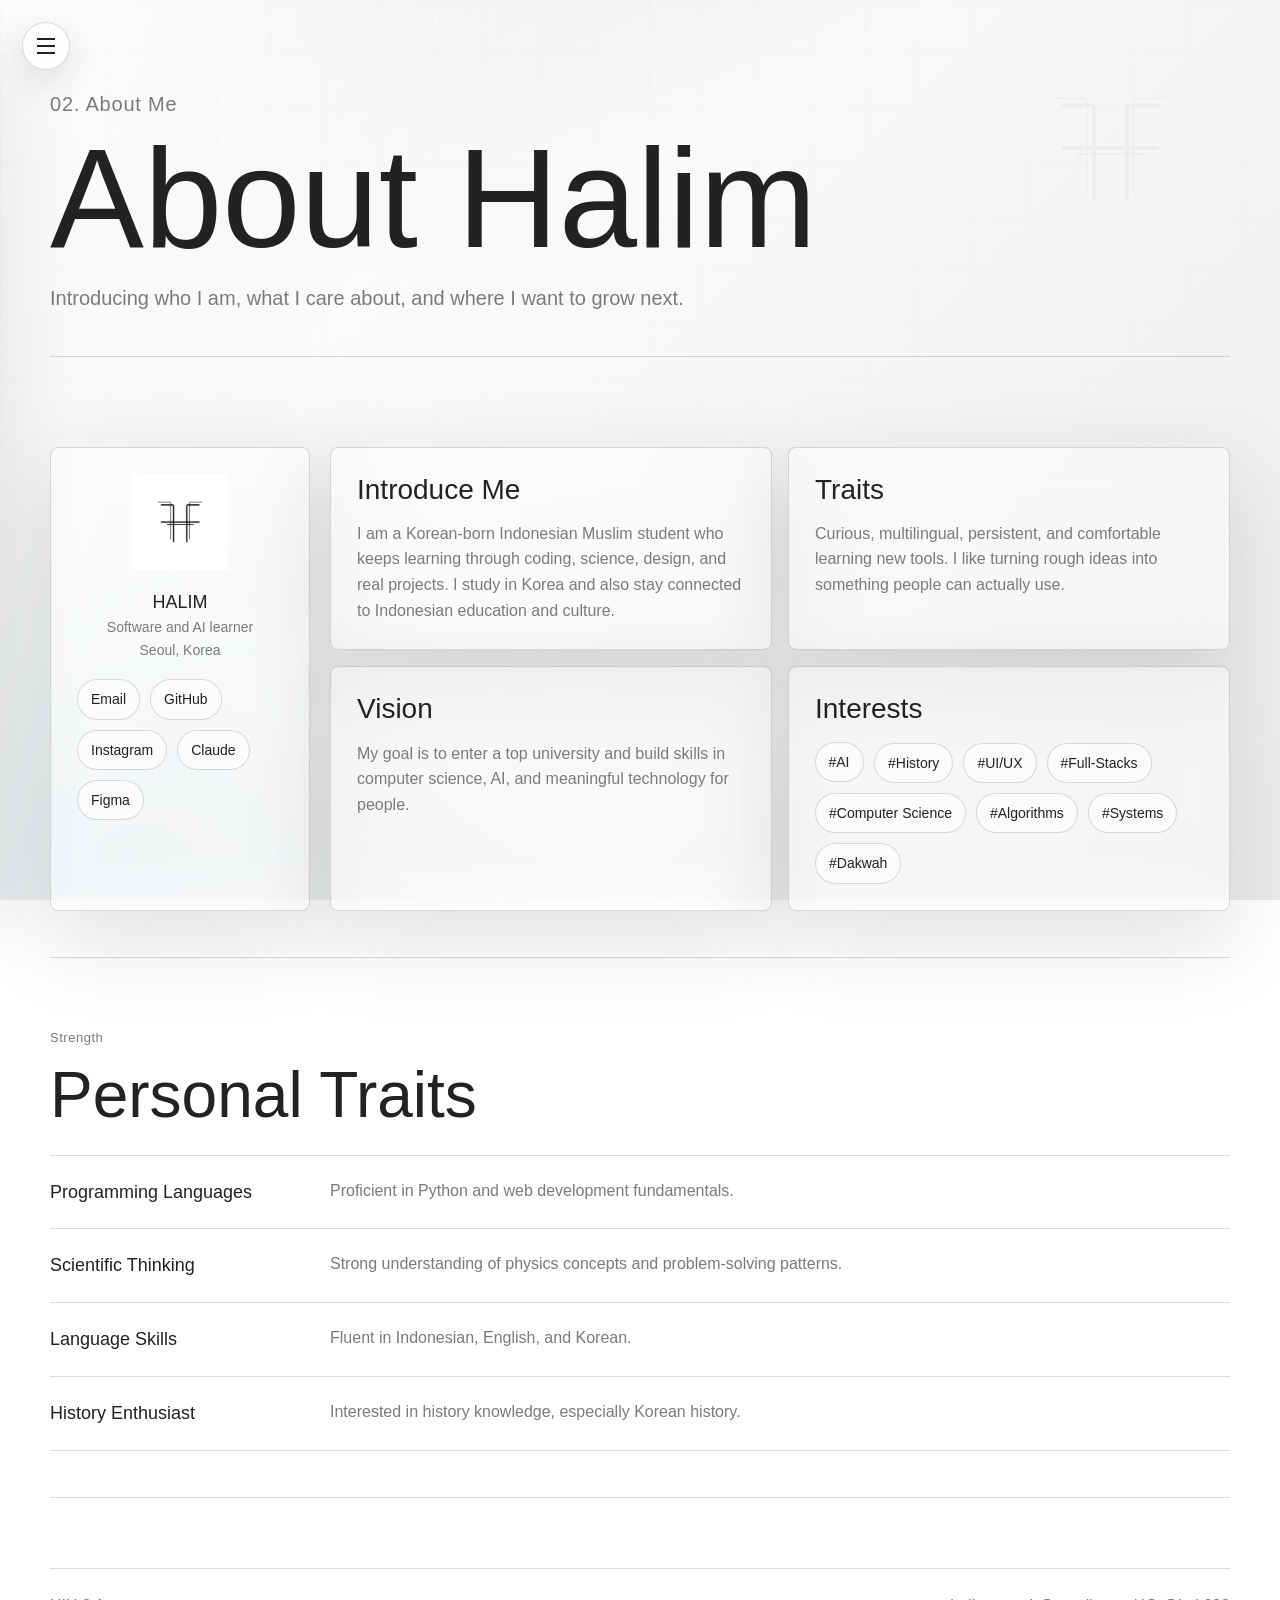
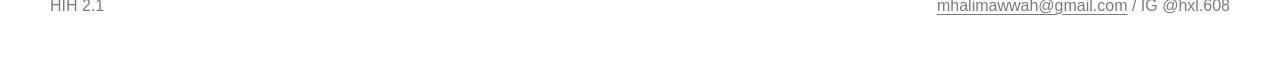
==== hih-about.html @ c1aa2654 "updated my website works (July ~ August)" ====
<!DOCTYPE html>
<html lang="en">
<head>
    <meta charset="UTF-8">
    <meta name="viewport" content="width=device-width, initial-scale=1.0">
    <title>HIH | About Me</title>
    <link rel="stylesheet" href="hih_design.css">
</head>
<body>
    <div class="site-shell">
        <aside class="sidebar">
            <a class="brand" href="hih.html" aria-label="HIH Home">
                <img src="HIH-mark.png" alt="">
                <span>HALIM</span>
            </a>
            <nav class="side-nav" aria-label="Main navigation">
                <a href="hih.html"><span>01.</span> Home</a>
                <a class="active" href="hih-about.html"><span>02.</span> About Me</a>
                <a href="hih-career_exp.html"><span>03.</span> Career Learning</a>
                <a href="hih-exp.html"><span>04.</span> Skills &amp; Activities</a>
                <a href="hih-projects.html"><span>05.</span> Projects</a>
                <a href="hih-growth jour.html"><span>06.</span> Growth Journey</a>
                <a href="hih-site_maker.html"><span>07.</span> Bio Site</a>
            </nav>
            <p class="sidebar-note">Career digital portfolio<br>Seoul, Korea</p>
        </aside>

        <div class="page">
            <header class="page-header">
                <p class="eyebrow">02. About Me</p>
                <h1>About Halim</h1>
                <p>Introducing who I am, what I care about, and where I want to grow next.</p>
            </header>

            <main>
                <section class="section profile-layout">
                    <aside class="profile-card">
                        <img src="HIH-mark.png" alt="HIH logo">
                        <h3>HALIM</h3>
                        <p>Software and AI learner<br>Seoul, Korea</p>
                        <div class="tag-list">
                            <span>Email</span>
                            <span>GitHub</span>
                            <span>Instagram</span>
                            <span>Claude</span>
                            <span>Figma</span>
                        </div>
                    </aside>

                    <div class="info-grid">
                        <article class="info-card">
                            <h2>Introduce Me</h2>
                            <p>I am a Korean-born Indonesian Muslim student who keeps learning through coding, science, design, and real projects. I study in Korea and also stay connected to Indonesian education and culture.</p>
                        </article>
                        <article class="info-card">
                            <h2>Traits</h2>
                            <p>Curious, multilingual, persistent, and comfortable learning new tools. I like turning rough ideas into something people can actually use.</p>
                        </article>
                        <article class="info-card">
                            <h2>Vision</h2>
                            <p>My goal is to enter a top university and build skills in computer science, AI, and meaningful technology for people.</p>
                        </article>
                        <article class="info-card">
                            <h2>Interests</h2>
                            <div class="tag-list">
                                <span>#AI</span>
                                <span>#History</span>
                                <span>#UI/UX</span>
                                <span>#Full-Stacks</span>
                                <span>#Computer Science</span>
                                <span>#Algorithms</span>
                                <span>#Systems</span>
                                <span>#Dakwah</span>
                            </div>
                        </article>
                    </div>
                </section>

                <section class="section">
                    <div class="section-heading">
                        <div>
                            <p class="eyebrow">Strength</p>
                            <h2>Personal Traits</h2>
                        </div>
                    </div>
                    <div class="list-panel">
                        <div>
                            <h3>Programming Languages</h3>
                            <p>Proficient in Python and web development fundamentals.</p>
                        </div>
                        <div>
                            <h3>Scientific Thinking</h3>
                            <p>Strong understanding of physics concepts and problem-solving patterns.</p>
                        </div>
                        <div>
                            <h3>Language Skills</h3>
                            <p>Fluent in Indonesian, English, and Korean.</p>
                        </div>
                        <div>
                            <h3>History Enthusiast</h3>
                            <p>Interested in history knowledge, especially Korean history.</p>
                        </div>
                    </div>
                </section>
            </main>

            <footer>
                <p>HIH 2.1</p>
                <p><a href="mailto:mhalimawwah@gmail.com">mhalimawwah@gmail.com</a> / IG @hxl.608</p>
            </footer>
        </div>
    </div>
    <script src="hih_howitworks.js"></script>
</body>
</html>
---- hih_design.css ----
:root {
    --primary: #222222;
    --secondary: #7b7b7b;
    --tertiary: #f8f8f8;
    --white: #ffffff;
    --line: rgba(34, 34, 34, 0.16);
    --soft-line: #eeeeee;
    --radius: 8px;
    --glass: rgba(255, 255, 255, 0.42);
    --glass-strong: rgba(255, 255, 255, 0.68);
    --glass-edge: rgba(255, 255, 255, 0.86);
    --glass-shadow: 0 28px 90px rgba(34, 34, 34, 0.14);
}

* {
    box-sizing: border-box;
    margin: 0;
    padding: 0;
}

html {
    scroll-behavior: smooth;
}

body {
    background:
        linear-gradient(118deg, rgba(255, 255, 255, 0.96), rgba(255, 255, 255, 0) 34%),
        linear-gradient(64deg, rgba(216, 226, 230, 0.52), rgba(255, 255, 255, 0) 38%),
        linear-gradient(152deg, rgba(34, 34, 34, 0.08), rgba(255, 255, 255, 0) 32%),
        linear-gradient(135deg, #ffffff 0%, #f8f8f8 45%, #ececec 100%);
    background-attachment: fixed;
    color: var(--primary);
    font-family: Inter, -apple-system, BlinkMacSystemFont, "Segoe UI", Roboto, Arial, sans-serif;
    line-height: 1.6;
}

body::before {
    content: "";
    position: fixed;
    inset: 0;
    pointer-events: none;
    background-image:
        linear-gradient(rgba(34, 34, 34, 0.035) 1px, transparent 1px),
        linear-gradient(90deg, rgba(34, 34, 34, 0.035) 1px, transparent 1px);
    background-size: 54px 54px;
    mask-image: linear-gradient(to bottom, rgba(0, 0, 0, 0.55), transparent 72%);
}

img {
    display: block;
    max-width: 100%;
}

a {
    color: inherit;
    text-decoration: none;
}

.site-shell {
    min-height: 100vh;
}

.sidebar {
    position: fixed;
    top: 18px;
    left: 18px;
    width: min(300px, calc(100vw - 36px));
    height: 100vh;
    max-height: calc(100vh - 36px);
    border: 1px solid var(--line);
    border-radius: 18px;
    padding: 34px 22px;
    display: flex;
    flex-direction: column;
    gap: 34px;
    background: var(--glass-strong);
    backdrop-filter: blur(22px) saturate(150%);
    -webkit-backdrop-filter: blur(22px) saturate(150%);
    box-shadow: var(--glass-shadow);
    transform: translateX(calc(-100% - 24px));
    transition: transform 260ms ease;
    z-index: 30;
}

.nav-open .sidebar {
    transform: translateX(0);
}

.menu-toggle {
    position: fixed;
    top: 22px;
    left: 22px;
    width: 48px;
    height: 48px;
    border: 1px solid var(--line);
    border-radius: 999px;
    background: rgba(255, 255, 255, 0.72);
    color: var(--primary);
    display: grid;
    place-items: center;
    cursor: pointer;
    z-index: 40;
    box-shadow: 0 12px 34px rgba(34, 34, 34, 0.12);
    backdrop-filter: blur(18px) saturate(150%);
    -webkit-backdrop-filter: blur(18px) saturate(150%);
}

.menu-toggle svg {
    width: 24px;
    height: 24px;
    transition: transform 220ms ease;
}

.nav-open .menu-toggle svg {
    transform: rotate(90deg);
}

.menu-scrim {
    position: fixed;
    inset: 0;
    background: rgba(34, 34, 34, 0.12);
    opacity: 0;
    pointer-events: none;
    transition: opacity 220ms ease;
    z-index: 20;
    backdrop-filter: blur(2px);
    -webkit-backdrop-filter: blur(2px);
}

.nav-open .menu-scrim {
    opacity: 1;
    pointer-events: auto;
}

.brand {
    display: grid;
    justify-items: center;
    gap: 8px;
    font-size: 13px;
    letter-spacing: 0.12em;
}

.brand img {
    width: 58px;
    height: 58px;
    object-fit: contain;
}

.side-nav {
    display: grid;
    gap: 8px;
}

.side-nav a {
    border: 1px solid transparent;
    border-radius: var(--radius);
    color: var(--secondary);
    font-size: 14px;
    padding: 10px 12px;
}

.side-nav a:hover,
.side-nav a.active {
    border-color: var(--primary);
    color: var(--primary);
    background: rgba(255, 255, 255, 0.62);
}

.side-nav span {
    color: var(--primary);
    font-size: 12px;
    margin-right: 6px;
}

.sidebar-note {
    margin-top: auto;
    color: var(--secondary);
    font-size: 12px;
}

.page {
    min-width: 0;
}

.hero,
.page-header,
main,
footer {
    width: min(1180px, calc(100% - 64px));
    margin: 0 auto;
}

.top-nav {
    min-height: 92px;
    display: flex;
    align-items: center;
    justify-content: flex-end;
    gap: 30px;
    color: var(--secondary);
    font-size: 14px;
}

.top-nav a {
    border: 1px solid transparent;
    border-radius: 999px;
    padding: 8px 12px;
    transition: background 180ms ease, border-color 180ms ease, color 180ms ease;
}

.top-nav a:hover {
    background: rgba(255, 255, 255, 0.52);
    border-color: rgba(255, 255, 255, 0.76);
    color: var(--primary);
}

.hero {
    min-height: 680px;
    border-bottom: 0;
    position: relative;
    padding-bottom: 34px;
    isolation: isolate;
}

.hero::before {
    content: "";
    position: absolute;
    inset: 84px 0 34px;
    border: 1px solid rgba(255, 255, 255, 0.76);
    border-radius: 28px;
    background:
        linear-gradient(130deg, rgba(255, 255, 255, 0.78), rgba(255, 255, 255, 0.18) 42%, rgba(255, 255, 255, 0.46)),
        linear-gradient(42deg, rgba(255, 255, 255, 0.24), rgba(123, 123, 123, 0.09));
    box-shadow:
        inset 0 1px 0 rgba(255, 255, 255, 0.96),
        inset 0 -28px 80px rgba(255, 255, 255, 0.34),
        0 34px 110px rgba(34, 34, 34, 0.14);
    backdrop-filter: blur(28px) saturate(165%);
    -webkit-backdrop-filter: blur(28px) saturate(165%);
    z-index: -1;
}

.hero::after {
    content: "";
    position: absolute;
    inset: 112px 28px auto auto;
    width: min(46vw, 560px);
    height: 240px;
    border-radius: 999px 34px 999px 34px;
    background: linear-gradient(115deg, rgba(255, 255, 255, 0.74), rgba(230, 235, 237, 0.22));
    filter: blur(18px);
    opacity: 0.76;
    pointer-events: none;
    z-index: -1;
}

.hero-grid {
    min-height: 540px;
    display: grid;
    grid-template-columns: minmax(0, 1fr) minmax(320px, 430px);
    align-items: center;
    gap: clamp(34px, 6vw, 86px);
    padding: 34px clamp(22px, 4vw, 58px) 56px;
    position: relative;
    z-index: 1;
}

.eyebrow {
    color: var(--secondary);
    font-size: 13px;
    letter-spacing: 0.04em;
    margin-bottom: 14px;
}

h1 {
    font-size: clamp(64px, 11vw, 156px);
    font-weight: 400;
    letter-spacing: 0;
    line-height: 0.92;
}

h2 {
    font-size: clamp(34px, 5vw, 76px);
    font-weight: 400;
    line-height: 1;
    letter-spacing: 0;
}

h3 {
    font-size: 18px;
    font-weight: 500;
}

.hero-text {
    color: var(--secondary);
    font-size: 22px;
    max-width: 560px;
    margin: 26px 0 0;
}

.hero-actions {
    display: flex;
    flex-wrap: wrap;
    gap: 12px;
    margin-top: 34px;
}

.button,
button {
    border: 1px solid rgba(255, 255, 255, 0.86);
    border-radius: 999px;
    background:
        linear-gradient(145deg, rgba(255, 255, 255, 0.76), rgba(255, 255, 255, 0.28));
    color: var(--primary);
    cursor: pointer;
    display: inline-flex;
    align-items: center;
    justify-content: center;
    min-height: 42px;
    padding: 0 18px;
    font: inherit;
    box-shadow:
        inset 0 1px 0 rgba(255, 255, 255, 0.96),
        0 12px 30px rgba(34, 34, 34, 0.10);
    backdrop-filter: blur(18px) saturate(160%);
    -webkit-backdrop-filter: blur(18px) saturate(160%);
    transition: transform 180ms ease, background 180ms ease, color 180ms ease, box-shadow 180ms ease;
}

.button:hover,
button:hover {
    transform: translateY(-2px);
    box-shadow:
        inset 0 1px 0 rgba(255, 255, 255, 1),
        0 18px 38px rgba(34, 34, 34, 0.14);
}

.button.primary,
button {
    border-color: rgba(34, 34, 34, 0.76);
    background:
        linear-gradient(145deg, rgba(34, 34, 34, 0.98), rgba(34, 34, 34, 0.82));
    color: var(--white);
}

.hero-card {
    aspect-ratio: 1 / 1;
    border: 1px solid var(--glass-edge);
    border-radius: 28px;
    background:
        linear-gradient(145deg, rgba(255, 255, 255, 0.82), rgba(255, 255, 255, 0.28) 46%, rgba(255, 255, 255, 0.62)),
        rgba(255, 255, 255, 0.32);
    backdrop-filter: blur(34px) saturate(180%);
    -webkit-backdrop-filter: blur(34px) saturate(180%);
    box-shadow:
        inset 0 1px 0 rgba(255, 255, 255, 1),
        inset 22px 28px 80px rgba(255, 255, 255, 0.50),
        inset -24px -34px 80px rgba(34, 34, 34, 0.06),
        0 34px 100px rgba(34, 34, 34, 0.16);
    display: grid;
    place-items: center;
    padding: 0;
    position: relative;
    overflow: hidden;
}

.hero-card::before {
    content: "";
    width: 70%;
    height: 70%;
    border-radius: 32px;
    background:
        linear-gradient(140deg, rgba(255, 255, 255, 0.80), rgba(255, 255, 255, 0.08)),
        linear-gradient(45deg, rgba(34, 34, 34, 0.04), rgba(255, 255, 255, 0.36));
    filter: blur(2px);
    position: absolute;
    inset: 15% auto auto 15%;
}

.hero-card img {
    width: 100%;
    height: 100%;
    object-fit: cover;
    position: relative;
    z-index: 1;
}

.hero-card p {
    bottom: 28px;
    color: var(--secondary);
    font-size: 12px;
    letter-spacing: 0.12em;
    position: absolute;
    z-index: 2;
}

main {
    display: grid;
    gap: 24px;
    padding: 44px 0 70px;
}

.section {
    border-bottom: 1px solid var(--line);
    padding: 46px 0;
}

.section-heading {
    display: flex;
    align-items: end;
    justify-content: space-between;
    gap: 24px;
    margin-bottom: 28px;
}

.activity-grid,
.card-grid {
    display: grid;
    grid-template-columns: repeat(3, minmax(0, 1fr));
    gap: 16px;
}

.mini-card,
.info-card,
.certificate-card,
.project-row,
.form-panel,
.profile-card {
    border: 1px solid var(--line);
    border-radius: var(--radius);
    background: var(--glass);
    backdrop-filter: blur(22px) saturate(150%);
    -webkit-backdrop-filter: blur(22px) saturate(150%);
    box-shadow: var(--glass-shadow);
}

.mini-card {
    min-height: 172px;
    padding: 24px;
    display: grid;
    align-content: space-between;
}

.card-icon {
    border: 1px solid var(--primary);
    border-radius: 50%;
    display: grid;
    font-size: 12px;
    height: 34px;
    place-items: center;
    width: 34px;
}

.mini-card p,
.info-card p,
.project-row p,
.large-copy,
.timeline span,
footer {
    color: var(--secondary);
}

.mini-card time {
    color: var(--primary);
    font-size: 13px;
}

.split {
    display: grid;
    grid-template-columns: minmax(0, 1.2fr) minmax(280px, 0.8fr);
    gap: 34px;
    align-items: end;
}

.large-copy {
    font-size: 22px;
    margin-top: 20px;
    max-width: 720px;
}

.stats {
    display: grid;
    grid-template-columns: repeat(3, 1fr);
    border: 1px solid var(--line);
    border-radius: var(--radius);
    overflow: hidden;
}

.stats div {
    padding: 22px;
    background: rgba(255, 255, 255, 0.45);
    border-right: 1px solid var(--line);
}

.stats div:last-child {
    border-right: 0;
}

.stats strong {
    display: block;
    font-size: 32px;
    font-weight: 400;
}

.stats span {
    color: var(--secondary);
    font-size: 12px;
}

.list-panel {
    border-top: 1px solid var(--line);
}

.list-panel div {
    display: grid;
    grid-template-columns: 260px minmax(0, 1fr);
    gap: 20px;
    padding: 22px 0;
    border-bottom: 1px solid var(--line);
}

.list-panel p {
    color: var(--secondary);
}

.timeline {
    display: grid;
    grid-template-columns: repeat(5, 1fr);
    gap: 0;
    list-style: none;
}

.timeline li {
    border-top: 1px solid var(--primary);
    padding: 22px 18px 0 0;
    position: relative;
}

.timeline li::before {
    content: "";
    width: 10px;
    height: 10px;
    border: 1px solid var(--primary);
    border-radius: 50%;
    background: var(--white);
    position: absolute;
    top: -6px;
    left: 0;
}

.timeline time {
    display: block;
    font-size: 13px;
    margin-bottom: 8px;
}

.page-header {
    padding: 70px 0 42px;
    border-bottom: 1px solid var(--line);
    position: relative;
}

.page-header::after {
    content: "";
    background: url("HIH-mark.png") center / contain no-repeat;
    opacity: 0.035;
    width: 240px;
    height: 240px;
    position: absolute;
    right: 0;
    top: 28px;
}

.page-header p {
    color: var(--secondary);
    font-size: 20px;
    margin-top: 18px;
    max-width: 720px;
}

.profile-layout {
    display: grid;
    grid-template-columns: 260px minmax(0, 1fr);
    gap: 20px;
}

.profile-card {
    padding: 26px;
    text-align: center;
}

.profile-card img {
    width: 96px;
    height: 96px;
    object-fit: contain;
    margin: 0 auto 18px;
}

.profile-card p {
    color: var(--secondary);
    font-size: 14px;
}

.info-grid {
    display: grid;
    grid-template-columns: repeat(2, minmax(0, 1fr));
    gap: 16px;
}

.info-card {
    padding: 26px;
    min-height: 190px;
}

.info-card h2 {
    font-size: 28px;
    line-height: 1.12;
    margin-bottom: 16px;
}

.tag-list {
    display: flex;
    flex-wrap: wrap;
    gap: 10px;
    margin-top: 18px;
}

.tag-list span {
    border: 1px solid var(--line);
    border-radius: 999px;
    background: rgba(255, 255, 255, 0.54);
    padding: 8px 13px;
    font-size: 14px;
}

.certificate-grid {
    display: grid;
    grid-template-columns: repeat(4, minmax(0, 1fr));
    gap: 16px;
}

.certificate-card {
    min-height: 210px;
    padding: 22px;
    display: grid;
    align-content: space-between;
}

.certificate-card .medal {
    border: 1px solid var(--primary);
    border-radius: 50%;
    display: grid;
    height: 54px;
    place-items: center;
    width: 54px;
}

.project-list {
    border-top: 1px solid var(--line);
    max-width: 980px;
    display: grid;
    gap: 14px;
}

.project-row {
    display: grid;
    grid-template-columns: 96px minmax(0, 1fr) 42px;
    gap: 24px;
    padding: 24px;
    align-items: center;
    background: rgba(255, 255, 255, 0.38);
}

.project-thumb {
    width: 96px;
    aspect-ratio: 4 / 3;
    border: 1px solid var(--line);
    border-radius: var(--radius);
    background: linear-gradient(135deg, var(--tertiary), #e8e8e8);
}

.project-tags {
    display: flex;
    flex-wrap: wrap;
    gap: 8px;
    margin-top: 12px;
}

.project-tags span {
    background: rgba(255, 255, 255, 0.58);
    border: 1px solid var(--line);
    border-radius: 999px;
    font-size: 12px;
    padding: 5px 9px;
}

.arrow {
    align-self: center;
    border: 1px solid var(--primary);
    border-radius: 50%;
    display: grid;
    height: 36px;
    justify-self: end;
    place-items: center;
    width: 36px;
}

.form-panel {
    padding: 28px;
}

details summary {
    cursor: pointer;
    font-size: 22px;
    list-style: none;
}

details summary::-webkit-details-marker {
    display: none;
}

form {
    display: grid;
    gap: 18px;
    margin-top: 28px;
}

fieldset {
    border: 1px solid var(--line);
    border-radius: var(--radius);
    padding: 16px;
}

legend {
    padding: 0 8px;
}

label {
    display: grid;
    gap: 8px;
    color: var(--primary);
}

input,
textarea {
    border: 1px solid var(--line);
    border-radius: var(--radius);
    background: rgba(255, 255, 255, 0.72);
    color: var(--primary);
    font: inherit;
    min-height: 44px;
    padding: 10px 12px;
}

textarea {
    min-height: 130px;
    resize: vertical;
}

.radio-group {
    display: flex;
    flex-wrap: wrap;
    gap: 10px;
}

.radio-group label {
    align-items: center;
    border: 1px solid var(--line);
    border-radius: 999px;
    display: flex;
    gap: 8px;
    padding: 8px 13px;
}

.reveal {
    opacity: 0;
    transform: translateY(28px) scale(0.985);
    transition:
        opacity 700ms ease,
        transform 700ms cubic-bezier(0.2, 0.8, 0.2, 1);
    transition-delay: var(--reveal-delay, 0ms);
}

.reveal.is-visible {
    opacity: 1;
    transform: translateY(0) scale(1);
}

.mini-card:hover,
.info-card:hover,
.certificate-card:hover,
.project-row:hover,
.form-panel:hover,
.profile-card:hover,
.hero-card:hover {
    transform: translateY(-4px);
}

.mini-card,
.info-card,
.certificate-card,
.project-row,
.form-panel,
.profile-card,
.hero-card {
    transition:
        transform 220ms ease,
        box-shadow 220ms ease,
        border-color 220ms ease,
        opacity 700ms ease;
}

@media (prefers-reduced-motion: reduce) {
    html {
        scroll-behavior: auto;
    }

    .reveal,
    .reveal.is-visible,
    .mini-card,
    .info-card,
    .certificate-card,
    .project-row,
    .form-panel,
    .profile-card,
    .hero-card {
        opacity: 1;
        transform: none;
        transition: none;
    }
}

footer {
    border-top: 1px solid var(--line);
    display: flex;
    justify-content: space-between;
    gap: 18px;
    padding: 24px 0 46px;
}

footer a {
    text-decoration: underline;
    text-underline-offset: 3px;
}

@media (max-width: 920px) {
    .sidebar {
        height: auto;
        padding: 26px 20px;
    }

    .brand {
        display: flex;
        justify-content: center;
    }

    .brand img {
        width: 38px;
        height: 38px;
    }

    .side-nav {
        display: grid;
        overflow: visible;
        padding-bottom: 0;
    }

    .side-nav a {
        white-space: nowrap;
    }

    .sidebar-note,
    .top-nav {
        display: none;
    }

    .hero,
    .page-header,
    main,
    footer {
        width: min(100% - 32px, 760px);
    }

    .hero {
        min-height: auto;
        padding: 34px 0;
    }

    .hero-grid,
    .split,
    .profile-layout {
        grid-template-columns: 1fr;
    }

    .hero-card {
        max-width: 420px;
        margin: 0 auto;
    }

    .activity-grid,
    .card-grid,
    .info-grid,
    .certificate-grid {
        grid-template-columns: 1fr;
    }

    .timeline {
        grid-template-columns: 1fr;
        gap: 18px;
    }

    .timeline li {
        border-top: 0;
        border-left: 1px solid var(--primary);
        padding: 0 0 0 22px;
    }

    .timeline li::before {
        left: -6px;
        top: 6px;
    }

    .list-panel div,
    .project-row {
        grid-template-columns: 1fr;
    }

    .project-row .arrow {
        justify-self: start;
    }

    .stats {
        grid-template-columns: 1fr;
    }

    .stats div {
        border-right: 0;
        border-bottom: 1px solid var(--line);
    }

    .stats div:last-child {
        border-bottom: 0;
    }
}

@media (max-width: 540px) {
    h1 {
        font-size: 58px;
    }

    .hero-text,
    .large-copy,
    .page-header p {
        font-size: 18px;
    }

    footer {
        display: grid;
    }
}

.dashboard-tabs {
    border-bottom: 1px solid var(--line);
    display: flex;
    flex-wrap: wrap;
    gap: 10px;
    margin-bottom: 24px;
    padding-bottom: 12px;
}

.dashboard-tabs a,
.dashboard-tabs span {
    border: 1px solid transparent;
    border-radius: 999px;
    color: var(--secondary);
    padding: 8px 13px;
}

.dashboard-tabs .active,
.dashboard-tabs a:hover {
    background: rgba(255, 255, 255, 0.62);
    border-color: var(--line);
    color: var(--primary);
}

.career-layout {
    display: grid;
    grid-template-columns: 220px minmax(0, 1fr);
    gap: 20px;
}

.archive-form {
    border: 1px solid var(--glass-edge);
    border-radius: 22px;
    background:
        linear-gradient(145deg, rgba(255, 255, 255, 0.76), rgba(255, 255, 255, 0.30)),
        var(--glass);
    box-shadow: var(--glass-shadow);
    display: grid;
    grid-template-columns: 1.1fr repeat(3, minmax(150px, 1fr)) auto;
    gap: 14px;
    align-items: end;
    margin-bottom: 22px;
    padding: 20px;
    backdrop-filter: blur(24px) saturate(165%);
    -webkit-backdrop-filter: blur(24px) saturate(165%);
}

.archive-form h2 {
    font-size: 28px;
}

.archive-form button {
    min-width: 140px;
}

.archive-list {
    border: 1px solid var(--line);
    border-radius: var(--radius);
    background: var(--glass);
    box-shadow: var(--glass-shadow);
    overflow: hidden;
}

.archive-list a {
    border-bottom: 1px solid var(--line);
    color: var(--secondary);
    display: block;
    padding: 14px 16px;
}

.archive-list a:last-child {
    border-bottom: 0;
}

.archive-list a:hover,
.archive-list .active {
    background: rgba(255, 255, 255, 0.58);
    color: var(--primary);
}

.worksheet-grid {
    display: grid;
    grid-template-columns: repeat(4, minmax(0, 1fr));
    gap: 16px;
}

.empty-state {
    border: 1px dashed var(--line);
    border-radius: var(--radius);
    color: var(--secondary);
    grid-column: 1 / -1;
    padding: 28px;
    text-align: center;
}

.paper-card {
    border: 1px solid var(--line);
    border-radius: var(--radius);
    background: var(--glass);
    box-shadow: var(--glass-shadow);
    cursor: pointer;
    display: grid;
    min-height: 230px;
    padding: 22px;
}

.paper-card.is-added {
    border-color: rgba(34, 34, 34, 0.28);
}

.paper-card.is-added .paper-icon {
    background: var(--primary);
    color: var(--white);
}

.paper-icon {
    border: 1px solid var(--primary);
    border-radius: 4px;
    display: grid;
    height: 52px;
    place-items: center;
    width: 42px;
}

.paper-card time,
.paper-card small {
    color: var(--secondary);
}

.activity-tabs {
    display: flex;
    flex-wrap: wrap;
    gap: 10px;
    margin-bottom: 24px;
}

.activity-tabs span {
    border: 1px solid var(--line);
    border-radius: 999px;
    background: rgba(255, 255, 255, 0.54);
    padding: 8px 13px;
}

.project-showcase .project-list {
    max-width: none;
}

.project-showcase .project-row {
    grid-template-columns: 140px minmax(0, 1fr) 42px;
}

.project-row,
.journey-list li {
    cursor: pointer;
}

.journey-layout {
    display: grid;
    grid-template-columns: minmax(260px, 0.8fr) minmax(0, 1.2fr);
    gap: 26px;
}

.journey-list {
    border-left: 1px solid var(--primary);
    display: grid;
    gap: 18px;
    list-style: none;
    padding-left: 24px;
}

.journey-list li {
    position: relative;
}

.journey-list li::before {
    background: var(--white);
    border: 1px solid var(--primary);
    border-radius: 50%;
    content: "";
    height: 10px;
    left: -30px;
    position: absolute;
    top: 8px;
    width: 10px;
}

.journey-list .current::before {
    background: var(--primary);
}

.journey-list .current h3 {
    color: var(--primary);
}

.journey-list time {
    color: var(--secondary);
    display: block;
    font-size: 13px;
}

.journey-detail {
    border: 1px solid var(--line);
    border-radius: var(--radius);
    background: var(--glass);
    box-shadow: var(--glass-shadow);
    padding: 26px;
}

.journey-visual {
    aspect-ratio: 16 / 7;
    border: 1px solid var(--line);
    border-radius: var(--radius);
    background:
        linear-gradient(135deg, rgba(255, 255, 255, 0.62), rgba(255, 255, 255, 0.18)),
        linear-gradient(25deg, transparent 38%, rgba(34, 34, 34, 0.18) 39%, transparent 40%),
        linear-gradient(145deg, transparent 52%, rgba(34, 34, 34, 0.14) 53%, transparent 54%);
    margin: 18px 0;
}

.mobile-preview {
    display: grid;
    grid-template-columns: repeat(3, 92px);
    gap: 18px;
    justify-content: center;
}

.phone-frame {
    aspect-ratio: 9 / 16;
    border: 1px solid var(--line);
    border-radius: 18px;
    background: rgba(255, 255, 255, 0.5);
    padding: 10px;
}

.phone-frame div {
    border-radius: 10px;
    height: 100%;
    background: linear-gradient(180deg, rgba(34, 34, 34, 0.12), transparent);
}

.toast {
    position: fixed;
    left: 50%;
    bottom: 28px;
    transform: translate(-50%, 18px);
    z-index: 80;
    opacity: 0;
    border: 1px solid var(--glass-edge);
    border-radius: 999px;
    background: rgba(255, 255, 255, 0.72);
    color: var(--primary);
    box-shadow: var(--glass-shadow);
    padding: 12px 18px;
    backdrop-filter: blur(22px) saturate(160%);
    -webkit-backdrop-filter: blur(22px) saturate(160%);
    transition: opacity 220ms ease, transform 220ms ease;
}

.toast.is-visible {
    opacity: 1;
    transform: translate(-50%, 0);
}

.modal-overlay {
    position: fixed;
    inset: 0;
    z-index: 70;
    display: grid;
    place-items: center;
    padding: 24px;
    background: rgba(34, 34, 34, 0.16);
    opacity: 0;
    pointer-events: none;
    backdrop-filter: blur(5px);
    -webkit-backdrop-filter: blur(5px);
    transition: opacity 220ms ease;
}

.modal-overlay.is-visible {
    opacity: 1;
    pointer-events: auto;
}

.modal-card {
    width: min(560px, 100%);
    border: 1px solid var(--glass-edge);
    border-radius: 24px;
    background:
        linear-gradient(145deg, rgba(255, 255, 255, 0.86), rgba(255, 255, 255, 0.42)),
        var(--glass);
    box-shadow:
        inset 0 1px 0 rgba(255, 255, 255, 0.95),
        0 34px 100px rgba(34, 34, 34, 0.18);
    padding: 28px;
    position: relative;
    transform: translateY(18px) scale(0.98);
    transition: transform 220ms ease;
    backdrop-filter: blur(28px) saturate(170%);
    -webkit-backdrop-filter: blur(28px) saturate(170%);
}

.modal-overlay.is-visible .modal-card {
    transform: translateY(0) scale(1);
}

.modal-card h2 {
    font-size: clamp(30px, 5vw, 54px);
    margin-bottom: 18px;
}

.modal-card p {
    color: var(--secondary);
}

.modal-close {
    position: absolute;
    right: 18px;
    top: 18px;
    width: 38px;
    height: 38px;
    padding: 0;
}

.modal-action,
.modal-card .button {
    margin-top: 22px;
}

.modal-preview {
    border: 1px solid var(--line);
    border-radius: var(--radius);
    background: rgba(255, 255, 255, 0.52);
    margin-top: 18px;
    overflow: hidden;
}

.modal-preview img,
.modal-preview iframe {
    border: 0;
    display: block;
    width: 100%;
}

.modal-preview img {
    max-height: 360px;
    object-fit: contain;
}

.modal-preview iframe {
    height: 360px;
}

.paper-card:focus-visible,
.project-row:focus-visible,
.journey-list li:focus-visible,
.dashboard-tabs span:focus-visible,
.activity-tabs span:focus-visible {
    outline: 2px solid var(--primary);
    outline-offset: 4px;
}

@media (max-width: 920px) {
    .career-layout,
    .journey-layout,
    .project-showcase .project-row {
        grid-template-columns: 1fr;
    }

    .archive-form {
        grid-template-columns: 1fr 1fr;
    }

    .worksheet-grid {
        grid-template-columns: repeat(2, minmax(0, 1fr));
    }
}

@media (max-width: 540px) {
    .archive-form {
        grid-template-columns: 1fr;
    }

    .worksheet-grid {
        grid-template-columns: 1fr;
    }

    .mobile-preview {
        grid-template-columns: repeat(3, minmax(0, 1fr));
    }
}
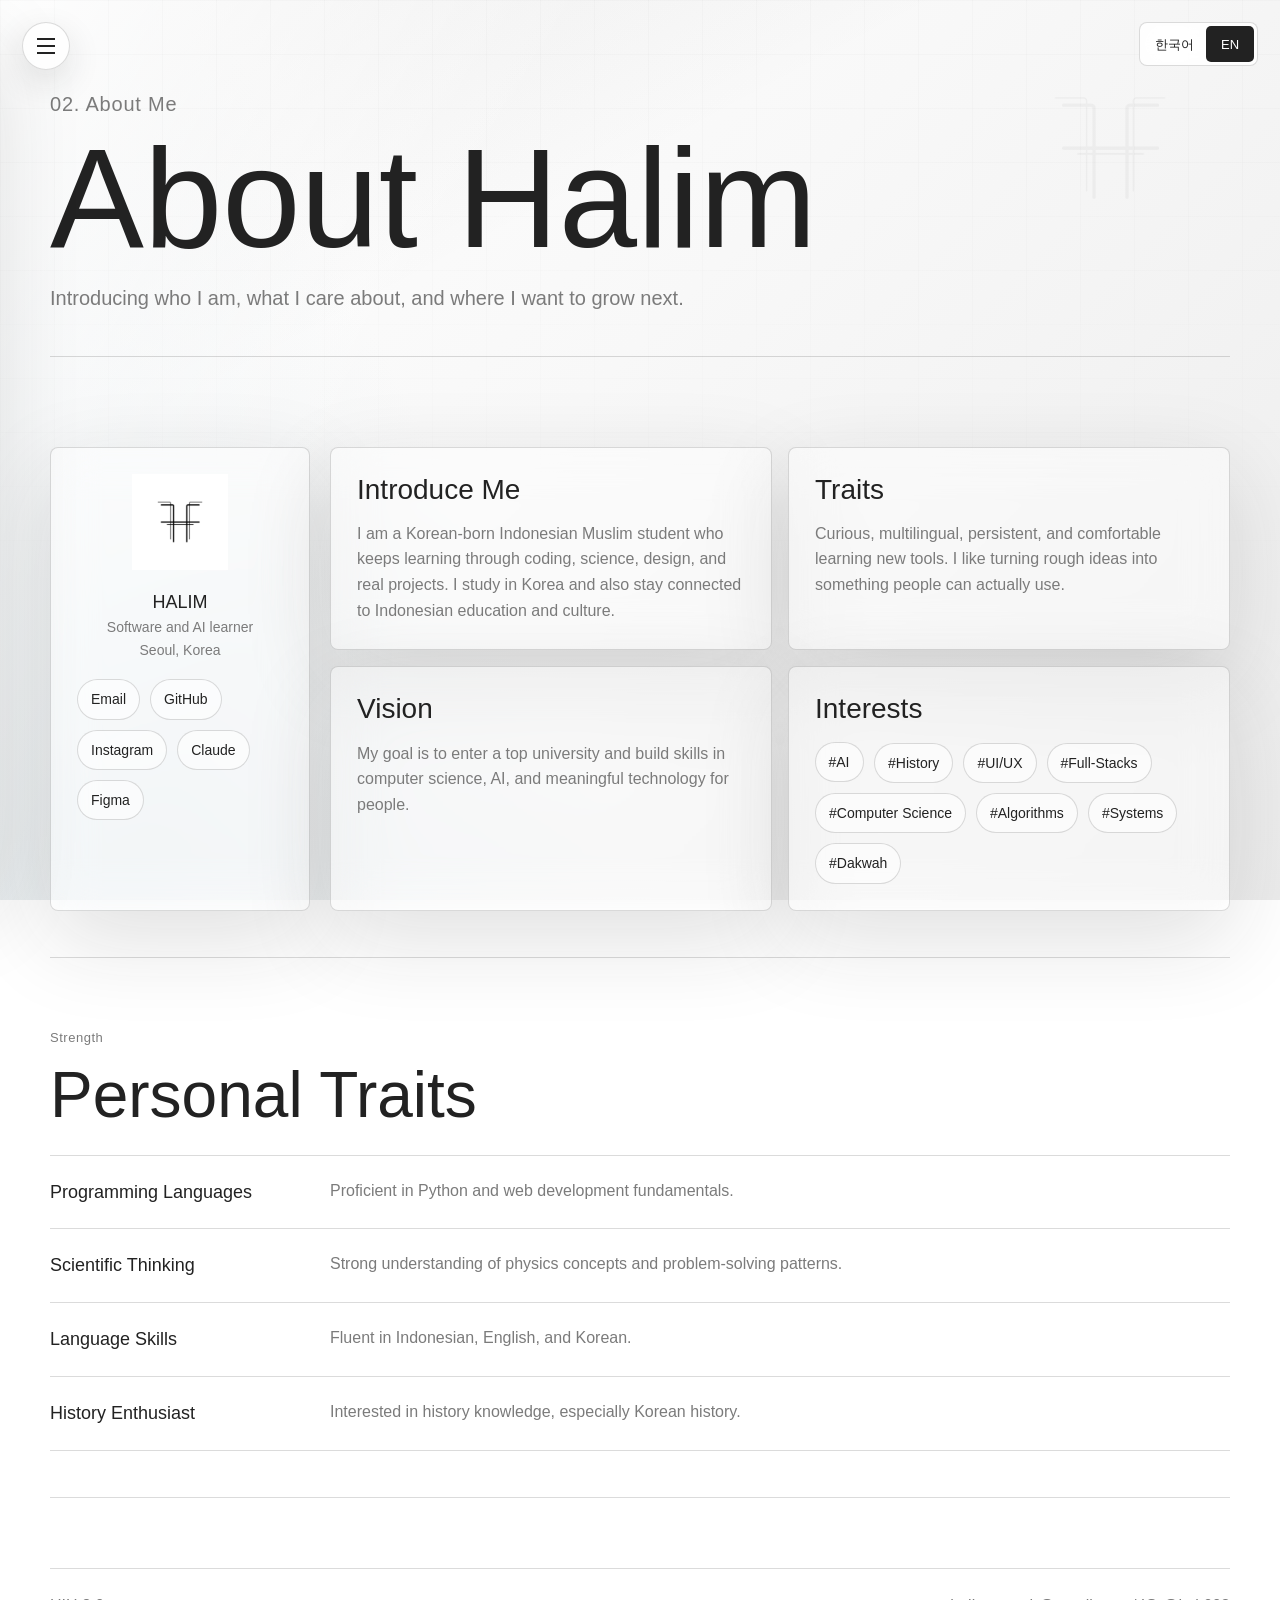
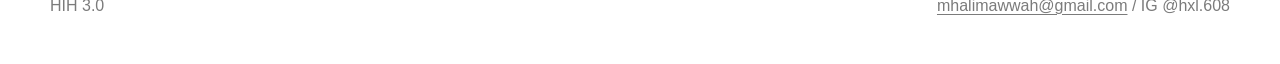
==== commit 3432d2e0: "Upgraded HIH website all" ====
--- a/hih-about.html
+++ b/hih-about.html
@@ -105,11 +105,12 @@
             </main>
 
             <footer>
-                <p>HIH 2.1</p>
+                <p>HIH 3.0</p>
                 <p><a href="mailto:mhalimawwah@gmail.com">mhalimawwah@gmail.com</a> / IG @hxl.608</p>
             </footer>
         </div>
     </div>
+    <script src="hih-language.js"></script>
     <script src="hih_howitworks.js"></script>
 </body>
 </html>
--- a/hih_design.css
+++ b/hih_design.css
@@ -105,6 +105,89 @@
     -webkit-backdrop-filter: blur(18px) saturate(150%);
 }
 
+.language-switcher {
+    position: fixed;
+    top: 22px;
+    right: 22px;
+    z-index: 40;
+    display: flex;
+    align-items: center;
+    height: 44px;
+    padding: 3px;
+    border: 1px solid var(--line);
+    border-radius: 8px;
+    background: rgba(255, 255, 255, 0.86);
+    backdrop-filter: blur(18px);
+    -webkit-backdrop-filter: blur(18px);
+}
+
+.language-switcher button {
+    min-height: 36px;
+    min-width: 48px;
+    padding: 0 12px;
+    border: 0;
+    border-radius: 5px;
+    background: transparent;
+    box-shadow: none;
+    color: var(--primary);
+    font-size: 13px;
+    line-height: 1;
+    transform: none;
+}
+
+.language-switcher button[aria-pressed="true"] {
+    color: var(--white);
+    background: var(--primary);
+}
+
+.language-switcher button:hover {
+    transform: none;
+    box-shadow: none;
+}
+
+.language-switcher button:focus-visible {
+    outline: 2px solid var(--primary);
+    outline-offset: 2px;
+}
+
+.hero .top-nav {
+    padding-right: 150px;
+}
+
+html[lang="ko"] .page-header h1 {
+    font-size: 72px;
+    line-height: 1.2;
+}
+
+html[lang="ko"] h2 {
+    line-height: 1.25;
+}
+
+html[lang="ko"] .hero-rail {
+    transform: none;
+}
+
+html[lang="ko"] :is(h1, h2, h3, p, a, label, button, small) {
+    word-break: keep-all;
+    overflow-wrap: anywhere;
+}
+
+@media (max-width: 920px) {
+    html[lang="ko"] .page-header h1 {
+        font-size: 52px;
+    }
+}
+
+@media (max-width: 540px) {
+    html[lang="ko"] .page-header h1 {
+        font-size: 38px;
+    }
+
+    .language-switcher {
+        right: 14px;
+    }
+}
+
 .menu-toggle svg {
     width: 24px;
     height: 24px;
@@ -214,54 +297,125 @@
 }
 
 .hero {
-    min-height: 680px;
-    border-bottom: 0;
+    width: 100%;
+    margin: 0;
+    padding: 0 max(32px, calc((100% - 1280px) / 2));
+    border-bottom: 1px solid var(--line);
+    background: #f3f3f3;
     position: relative;
-    padding-bottom: 34px;
+    overflow: hidden;
     isolation: isolate;
 }
 
-.hero::before {
-    content: "";
+.hero .top-nav {
+    min-height: 88px;
+    padding-left: 180px;
+}
+
+.hero-brand {
     position: absolute;
-    inset: 84px 0 34px;
-    border: 1px solid rgba(255, 255, 255, 0.76);
-    border-radius: 28px;
-    background:
-        linear-gradient(130deg, rgba(255, 255, 255, 0.78), rgba(255, 255, 255, 0.18) 42%, rgba(255, 255, 255, 0.46)),
-        linear-gradient(42deg, rgba(255, 255, 255, 0.24), rgba(123, 123, 123, 0.09));
-    box-shadow:
-        inset 0 1px 0 rgba(255, 255, 255, 0.96),
-        inset 0 -28px 80px rgba(255, 255, 255, 0.34),
-        0 34px 110px rgba(34, 34, 34, 0.14);
-    backdrop-filter: blur(28px) saturate(165%);
-    -webkit-backdrop-filter: blur(28px) saturate(165%);
-    z-index: -1;
-}
-
-.hero::after {
-    content: "";
+    top: 24px;
+    left: max(92px, calc((100% - 1280px) / 2));
+    display: flex;
+    align-items: center;
+    gap: 8px;
+    font-size: 12px;
+}
+
+.hero-brand img {
+    mix-blend-mode: multiply;
+}
+
+.hero-stage {
+    position: relative;
+    min-height: clamp(510px, calc(100svh - 250px), 700px);
+    display: grid;
+    align-items: center;
+    padding: 32px 0 32px 86px;
+}
+
+.hero-rail {
     position: absolute;
-    inset: 112px 28px auto auto;
-    width: min(46vw, 560px);
-    height: 240px;
-    border-radius: 999px 34px 999px 34px;
-    background: linear-gradient(115deg, rgba(255, 255, 255, 0.74), rgba(230, 235, 237, 0.22));
-    filter: blur(18px);
-    opacity: 0.76;
-    pointer-events: none;
-    z-index: -1;
-}
-
-.hero-grid {
-    min-height: 540px;
-    display: grid;
-    grid-template-columns: minmax(0, 1fr) minmax(320px, 430px);
+    inset: 48px auto 32px 0;
+    display: flex;
     align-items: center;
-    gap: clamp(34px, 6vw, 86px);
-    padding: 34px clamp(22px, 4vw, 58px) 56px;
+    gap: 20px;
+    writing-mode: vertical-rl;
+    transform: rotate(180deg);
+    color: var(--secondary);
+    font-size: 11px;
+}
+
+.hero-rail-line {
+    flex: 1;
+    width: 1px;
+    background: var(--line);
+}
+
+.hero-copy {
     position: relative;
     z-index: 1;
+    width: 50%;
+    min-width: 0;
+}
+
+.hero-copy a{
+    text-decoration: none;
+}
+
+.hero h1 {
+    font-size: 112px;
+    font-weight: 300;
+    line-height: 0.98;
+    letter-spacing: 0;
+}
+
+.hero h1 span {
+    display: block;
+}
+
+/* Multiply blends the logo's white background into the hero surface. */
+.hero-art {
+    position: absolute;
+    inset: 0 -5% 0 auto;
+    width: 57%;
+    mix-blend-mode: multiply;
+    pointer-events: none;
+}
+
+.hero-art img {
+    width: 100%;
+    height: 100%;
+    object-fit: contain;
+    transform: scale(1.55);
+}
+
+.hero-bottom {
+    min-height: 76px;
+    display: flex;
+    align-items: center;
+    justify-content: space-between;
+    gap: 24px;
+    padding-left: 86px;
+    color: var(--secondary);
+    font-size: 12px;
+}
+
+.hero-scroll {
+    color: var(--primary);
+    display: inline-flex;
+    gap: 14px;
+    align-items: center;
+    min-height: 44px;
+}
+
+.hero a:focus-visible {
+    outline: 2px solid var(--primary);
+    outline-offset: 5px;
+}
+
+#recent-activity {
+    scroll-margin-top: 24px;
 }
 
 .eyebrow {
@@ -290,18 +444,57 @@
     font-weight: 500;
 }
 
+.hero-tagline {
+    display: flex;
+    align-items: baseline;
+    gap: 8px;
+    margin: 16px 0 0;
+    color: var(--primary);
+    font-size: 14px;
+    font-weight: 400;
+    line-height: 1.5;
+    letter-spacing: 0;
+    overflow-wrap: anywhere;
+}
+
+.hero-tagline::before {
+    content: "";
+    flex: 0 0 18px;
+    height: 1px;
+    background: currentColor;
+    transform: translateY(-4px);
+}
+
 .hero-text {
     color: var(--secondary);
-    font-size: 22px;
-    max-width: 560px;
-    margin: 26px 0 0;
+    font-size: 15px;
+    max-width: 390px;
+    margin: 28px 0 0;
+    line-height: 1.65;
 }
 
 .hero-actions {
     display: flex;
     flex-wrap: wrap;
-    gap: 12px;
-    margin-top: 34px;
+    gap: 26px;
+    margin-top: 20px;
+}
+
+.hero-actions a {
+    display: inline-flex;
+    align-items: center;
+    gap: 16px;
+    min-height: 44px;
+    border-bottom: 1px solid var(--line);
+    font-size: 13px;
+    transition: border-color 180ms ease;
+}
+
+.hero-actions a:hover,
+.hero-scroll:hover {
+    border-color: var(--primary);
+    text-decoration: underline;
+    text-underline-offset: 5px;
 }
 
 .button,
@@ -400,6 +593,7 @@
 }
 
 .section {
+    min-width: 0;
     border-bottom: 1px solid var(--line);
     padding: 46px 0;
 }
@@ -735,13 +929,17 @@
 }
 
 label {
+    min-width: 0;
     display: grid;
     gap: 8px;
     color: var(--primary);
 }
 
 input,
+select,
 textarea {
+    min-width: 0;
+    max-width: 100%;
     border: 1px solid var(--line);
     border-radius: var(--radius);
     background: rgba(255, 255, 255, 0.72);
@@ -749,6 +947,16 @@
     font: inherit;
     min-height: 44px;
     padding: 10px 12px;
+}
+
+input:not([type="radio"]):not([type="checkbox"]),
+select,
+textarea {
+    width: 100%;
+}
+
+select {
+    appearance: none;
 }
 
 textarea {
@@ -873,7 +1081,6 @@
         display: none;
     }
 
-    .hero,
     .page-header,
     main,
     footer {
@@ -881,11 +1088,34 @@
     }
 
     .hero {
-        min-height: auto;
-        padding: 34px 0;
-    }
-
-    .hero-grid,
+        padding: 88px 24px 0;
+    }
+
+    .hero-stage {
+        min-height: 480px;
+        padding: 24px 0 24px 32px;
+    }
+
+    .hero-copy {
+        width: 55%;
+    }
+
+    .hero h1 {
+        font-size: 88px;
+    }
+
+    .hero-art {
+        width: 49%;
+    }
+
+    .hero-rail {
+        display: none;
+    }
+
+    .hero-bottom {
+        padding-left: 32px;
+    }
+
     .split,
     .profile-layout {
         grid-template-columns: 1fr;
@@ -947,7 +1177,6 @@
         font-size: 58px;
     }
 
-    .hero-text,
     .large-copy,
     .page-header p {
         font-size: 18px;
@@ -955,6 +1184,54 @@
 
     footer {
         display: grid;
+    }
+
+    .hero {
+        padding: 82px 24px 0;
+    }
+
+    .hero-stage {
+        min-height: 0;
+        padding: 16px 0 0;
+    }
+
+    .hero-copy {
+        width: 100%;
+    }
+
+    .hero h1 {
+        font-size: 64px;
+    }
+
+    .hero-tagline {
+        font-size: 12px;
+        margin-top: 12px;
+    }
+
+    .hero-text {
+        font-size: 14px;
+        margin-top: 18px;
+    }
+
+    .hero-actions {
+        margin-top: 12px;
+    }
+
+    .hero-art {
+        position: relative;
+        inset: auto;
+        width: 100%;
+        height: 190px;
+        overflow: hidden;
+    }
+
+    .hero-art img {
+        transform: scale(2);
+    }
+
+    .hero-bottom {
+        min-height: 56px;
+        padding-left: 0;
     }
 }
 
@@ -984,8 +1261,8 @@
 
 .career-layout {
     display: grid;
-    grid-template-columns: 220px minmax(0, 1fr);
-    gap: 20px;
+    grid-template-columns: minmax(0, 1fr);
+    gap: 18px;
 }
 
 .archive-form {
@@ -996,72 +1273,140 @@
         var(--glass);
     box-shadow: var(--glass-shadow);
     display: grid;
-    grid-template-columns: 1.1fr repeat(3, minmax(150px, 1fr)) auto;
-    gap: 14px;
-    align-items: end;
+    grid-template-columns: repeat(4, minmax(0, 1fr));
+    gap: 16px 14px;
+    align-items: start;
     margin-bottom: 22px;
     padding: 20px;
     backdrop-filter: blur(24px) saturate(165%);
     -webkit-backdrop-filter: blur(24px) saturate(165%);
 }
 
+.archive-form > div:first-child {
+    grid-column: 1 / -1;
+}
+
 .archive-form h2 {
     font-size: 28px;
 }
 
+.archive-form label:nth-of-type(5),
+.archive-form label:nth-of-type(6) {
+    grid-column: span 2;
+}
+
 .archive-form button {
-    min-width: 140px;
+    grid-column: 1 / -1;
+    justify-self: end;
+    min-width: 180px;
+    margin-top: 4px;
 }
 
 .archive-list {
     border: 1px solid var(--line);
-    border-radius: var(--radius);
-    background: var(--glass);
+    border-radius: 999px;
+    background:
+        linear-gradient(145deg, rgba(255, 255, 255, 0.70), rgba(255, 255, 255, 0.30)),
+        var(--glass);
     box-shadow: var(--glass-shadow);
-    overflow: hidden;
+    display: flex;
+    gap: 4px;
+    overflow-x: auto;
+    overflow-y: hidden;
+    padding: 6px;
+    width: max-content;
+    max-width: 100%;
+    scrollbar-width: none;
+}
+
+.archive-list::-webkit-scrollbar {
+    display: none;
 }
 
 .archive-list a {
-    border-bottom: 1px solid var(--line);
-    color: var(--secondary);
-    display: block;
-    padding: 14px 16px;
-}
-
-.archive-list a:last-child {
-    border-bottom: 0;
+    border: 0;
+    border-radius: 999px;
+    color: var(--secondary);
+    display: inline-flex;
+    white-space: nowrap;
+    padding: 10px 16px;
 }
 
 .archive-list a:hover,
 .archive-list .active {
-    background: rgba(255, 255, 255, 0.58);
+    background: rgba(255, 255, 255, 0.82);
     color: var(--primary);
 }
 
 .worksheet-grid {
-    display: grid;
-    grid-template-columns: repeat(4, minmax(0, 1fr));
-    gap: 16px;
+    display: flex;
+    gap: 22px;
+    margin: 4px -20px 0;
+    overflow-x: auto;
+    overflow-y: hidden;
+    padding: 34px 20px 46px;
+    scroll-padding: 20px;
+    scroll-snap-type: x mandatory;
+    scrollbar-width: thin;
+    -webkit-overflow-scrolling: touch;
+}
+
+.worksheet-grid::-webkit-scrollbar {
+    height: 10px;
+}
+
+.worksheet-grid::-webkit-scrollbar-track {
+    background: rgba(34, 34, 34, 0.06);
+    border-radius: 999px;
+}
+
+.worksheet-grid::-webkit-scrollbar-thumb {
+    background: rgba(34, 34, 34, 0.22);
+    border-radius: 999px;
 }
 
 .empty-state {
     border: 1px dashed var(--line);
-    border-radius: var(--radius);
-    color: var(--secondary);
-    grid-column: 1 / -1;
+    border-radius: 28px;
+    color: var(--secondary);
+    flex: 1 0 100%;
     padding: 28px;
     text-align: center;
 }
 
+.empty-state[hidden],
+.paper-card[hidden] {
+    display: none !important;
+}
+
 .paper-card {
-    border: 1px solid var(--line);
-    border-radius: var(--radius);
-    background: var(--glass);
-    box-shadow: var(--glass-shadow);
+    position: relative;
+    border: 1px solid rgba(255, 255, 255, 0.90);
+    border-radius: 34px;
+    background:
+        linear-gradient(155deg, rgba(255, 255, 255, 0.82), rgba(255, 255, 255, 0.30)),
+        var(--glass);
+    box-shadow:
+        inset 0 1px 0 rgba(255, 255, 255, 0.96),
+        0 32px 70px rgba(34, 34, 34, 0.16);
     cursor: pointer;
     display: grid;
-    min-height: 230px;
-    padding: 22px;
+    flex: 0 0 clamp(280px, 28vw, 380px);
+    gap: 18px;
+    min-height: 500px;
+    overflow: hidden;
+    padding: 18px;
+    scroll-snap-align: start;
+    scroll-snap-stop: always;
+    transition: transform 220ms ease, box-shadow 220ms ease, border-color 220ms ease;
+}
+
+.paper-card:hover {
+    border-color: rgba(255, 255, 255, 1);
+    box-shadow:
+        inset 0 1px 0 rgba(255, 255, 255, 1),
+        0 42px 86px rgba(34, 34, 34, 0.20);
+    transform: translateY(-8px);
 }
 
 .paper-card.is-added {
@@ -1073,18 +1418,75 @@
     color: var(--white);
 }
 
+.paper-visual {
+    position: relative;
+    border: 1px solid rgba(255, 255, 255, 0.78);
+    border-radius: 28px;
+    background:
+        radial-gradient(circle at 30% 22%, rgba(255, 255, 255, 0.94), transparent 28%),
+        linear-gradient(145deg, rgba(248, 248, 248, 0.86), rgba(225, 225, 225, 0.52));
+    display: grid;
+    min-height: 220px;
+    overflow: hidden;
+    place-items: center;
+}
+
+.paper-visual::before {
+    content: "";
+    position: absolute;
+    width: 168px;
+    height: 168px;
+    border-radius: 50%;
+    background: rgba(255, 255, 255, 0.58);
+    filter: blur(1px);
+}
+
 .paper-icon {
+    position: relative;
     border: 1px solid var(--primary);
-    border-radius: 4px;
-    display: grid;
-    height: 52px;
+    border-radius: 10px;
+    display: grid;
+    font-weight: 700;
+    height: 70px;
     place-items: center;
-    width: 42px;
+    width: 58px;
+}
+
+.paper-copy,
+.paper-meta,
+.paper-cta {
+    position: relative;
+}
+
+.paper-copy h3 {
+    font-size: 24px;
+    line-height: 1.25;
+    margin-bottom: 8px;
+}
+
+.paper-copy p {
+    color: var(--secondary);
+    line-height: 1.55;
 }
 
 .paper-card time,
 .paper-card small {
     color: var(--secondary);
+}
+
+.paper-meta {
+    align-self: end;
+    display: grid;
+    gap: 2px;
+}
+
+.paper-cta {
+    border: 1px solid rgba(255, 255, 255, 0.86);
+    border-radius: 999px;
+    background: rgba(255, 255, 255, 0.72);
+    color: var(--primary);
+    justify-self: start;
+    padding: 9px 16px;
 }
 
 .activity-tabs {
@@ -1286,6 +1688,24 @@
     margin-top: 22px;
 }
 
+.modal-actions {
+    display: flex;
+    flex-wrap: wrap;
+    gap: 12px;
+    margin-top: 22px;
+}
+
+.modal-actions .button {
+    margin-top: 0;
+}
+
+.file-missing {
+    border: 1px dashed var(--line);
+    border-radius: var(--radius);
+    margin-top: 18px;
+    padding: 14px;
+}
+
 .modal-preview {
     border: 1px solid var(--line);
     border-radius: var(--radius);
@@ -1327,7 +1747,7 @@
     }
 
     .archive-form {
-        grid-template-columns: 1fr 1fr;
+        grid-template-columns: repeat(2, minmax(0, 1fr));
     }
 
     .worksheet-grid {
@@ -1337,11 +1757,28 @@
 
 @media (max-width: 540px) {
     .archive-form {
-        grid-template-columns: 1fr;
+        grid-template-columns: minmax(0, 1fr);
+    }
+
+    .archive-form label:nth-of-type(5),
+    .archive-form label:nth-of-type(6) {
+        grid-column: 1 / -1;
+    }
+
+    .archive-form button {
+        justify-self: stretch;
+        width: 100%;
     }
 
     .worksheet-grid {
-        grid-template-columns: 1fr;
+        gap: 16px;
+        margin-inline: -14px;
+        padding-inline: 14px;
+    }
+
+    .paper-card {
+        flex-basis: min(82vw, 340px);
+        min-height: 460px;
     }
 
     .mobile-preview {
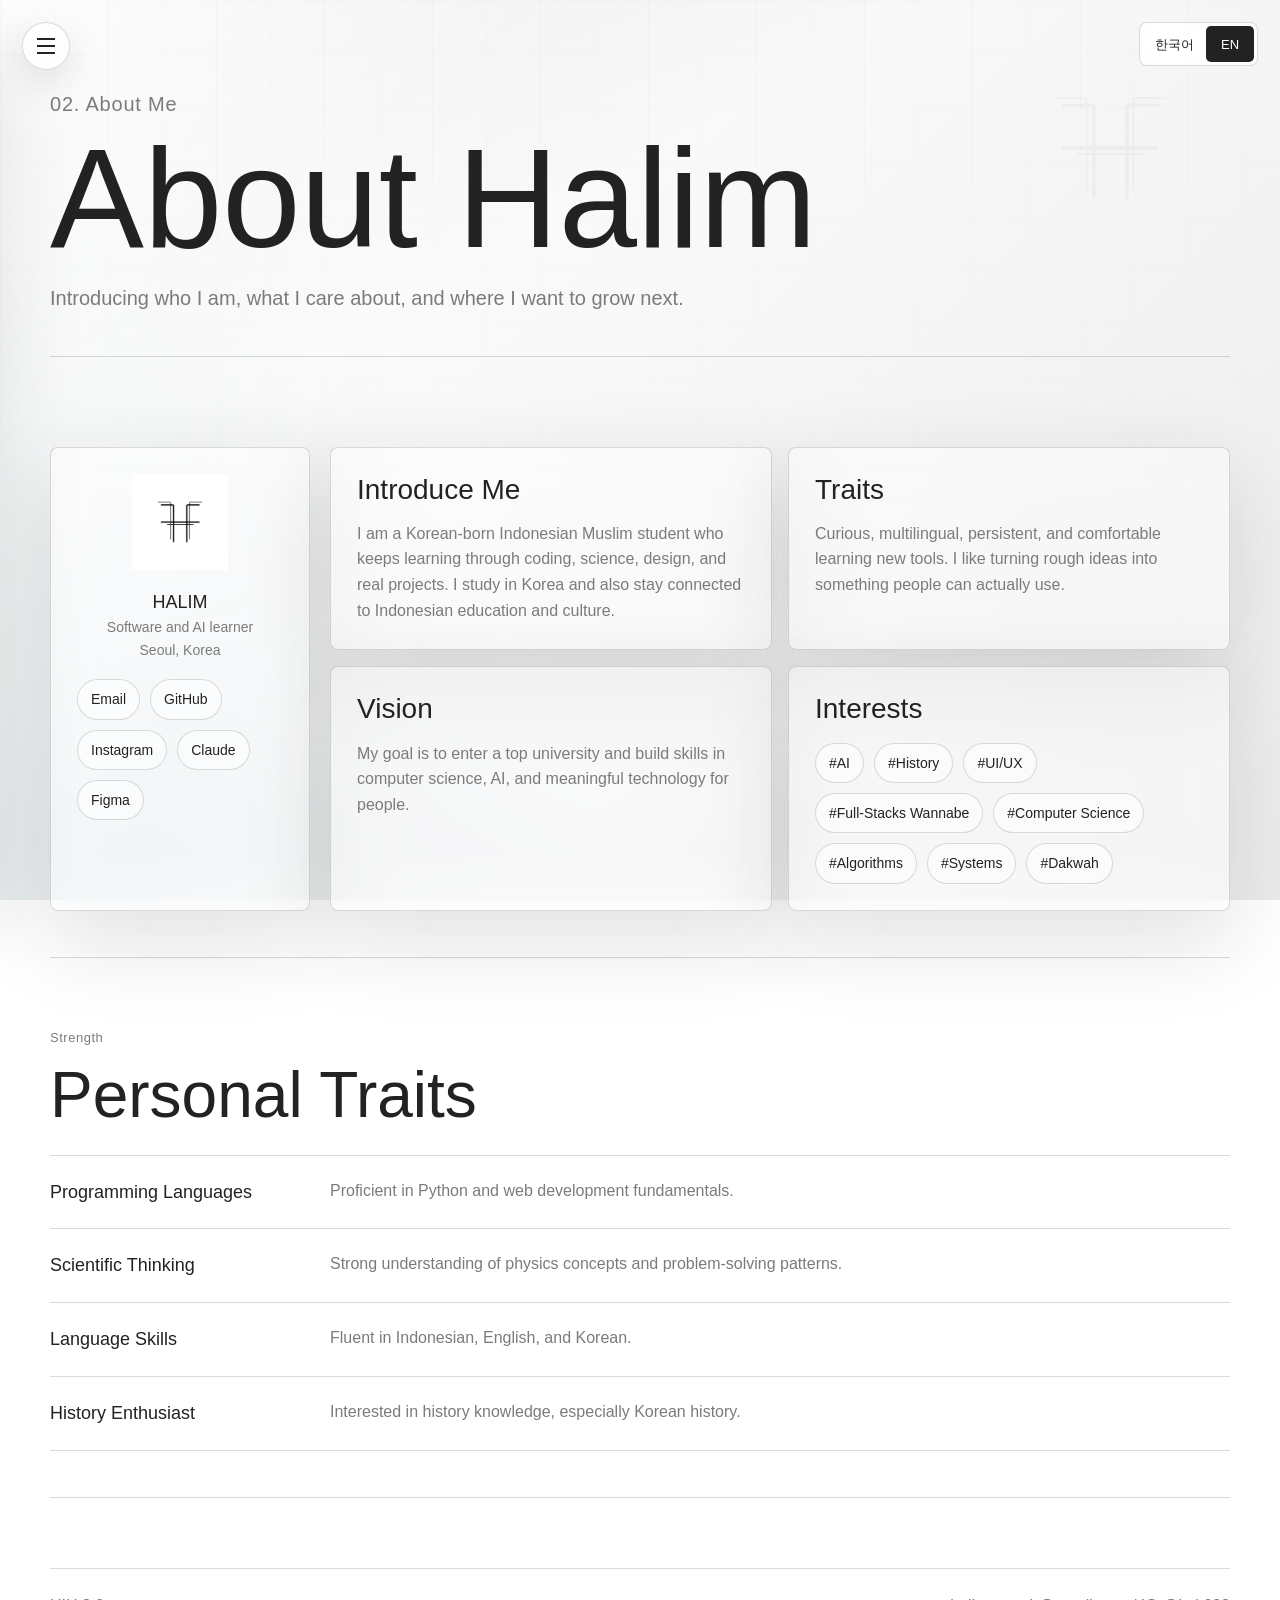
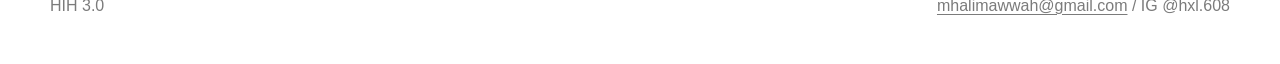
==== commit 001d212b: "Sync all pages with latest messages" ====
--- a/hih-about.html
+++ b/hih-about.html
@@ -22,7 +22,7 @@
                 <a href="hih-growth jour.html"><span>06.</span> Growth Journey</a>
                 <a href="hih-site_maker.html"><span>07.</span> Bio Site</a>
             </nav>
-            <p class="sidebar-note">Career digital portfolio<br>Seoul, Korea</p>
+            <p class="sidebar-note">My Career digital portfolio<br>Seoul, Korea</p>
         </aside>
 
         <div class="page">
@@ -66,7 +66,7 @@
                                 <span>#AI</span>
                                 <span>#History</span>
                                 <span>#UI/UX</span>
-                                <span>#Full-Stacks</span>
+                                <span>#Full-Stacks Wannabe</span>
                                 <span>#Computer Science</span>
                                 <span>#Algorithms</span>
                                 <span>#Systems</span>
--- a/hih_design.css
+++ b/hih_design.css
@@ -848,6 +848,13 @@
     width: 54px;
 }
 
+.certificate-card .medal-word {
+    border-radius: 999px;
+    min-width: 54px;
+    padding: 0 12px;
+    width: max-content;
+}
+
 .project-list {
     border-top: 1px solid var(--line);
     max-width: 980px;
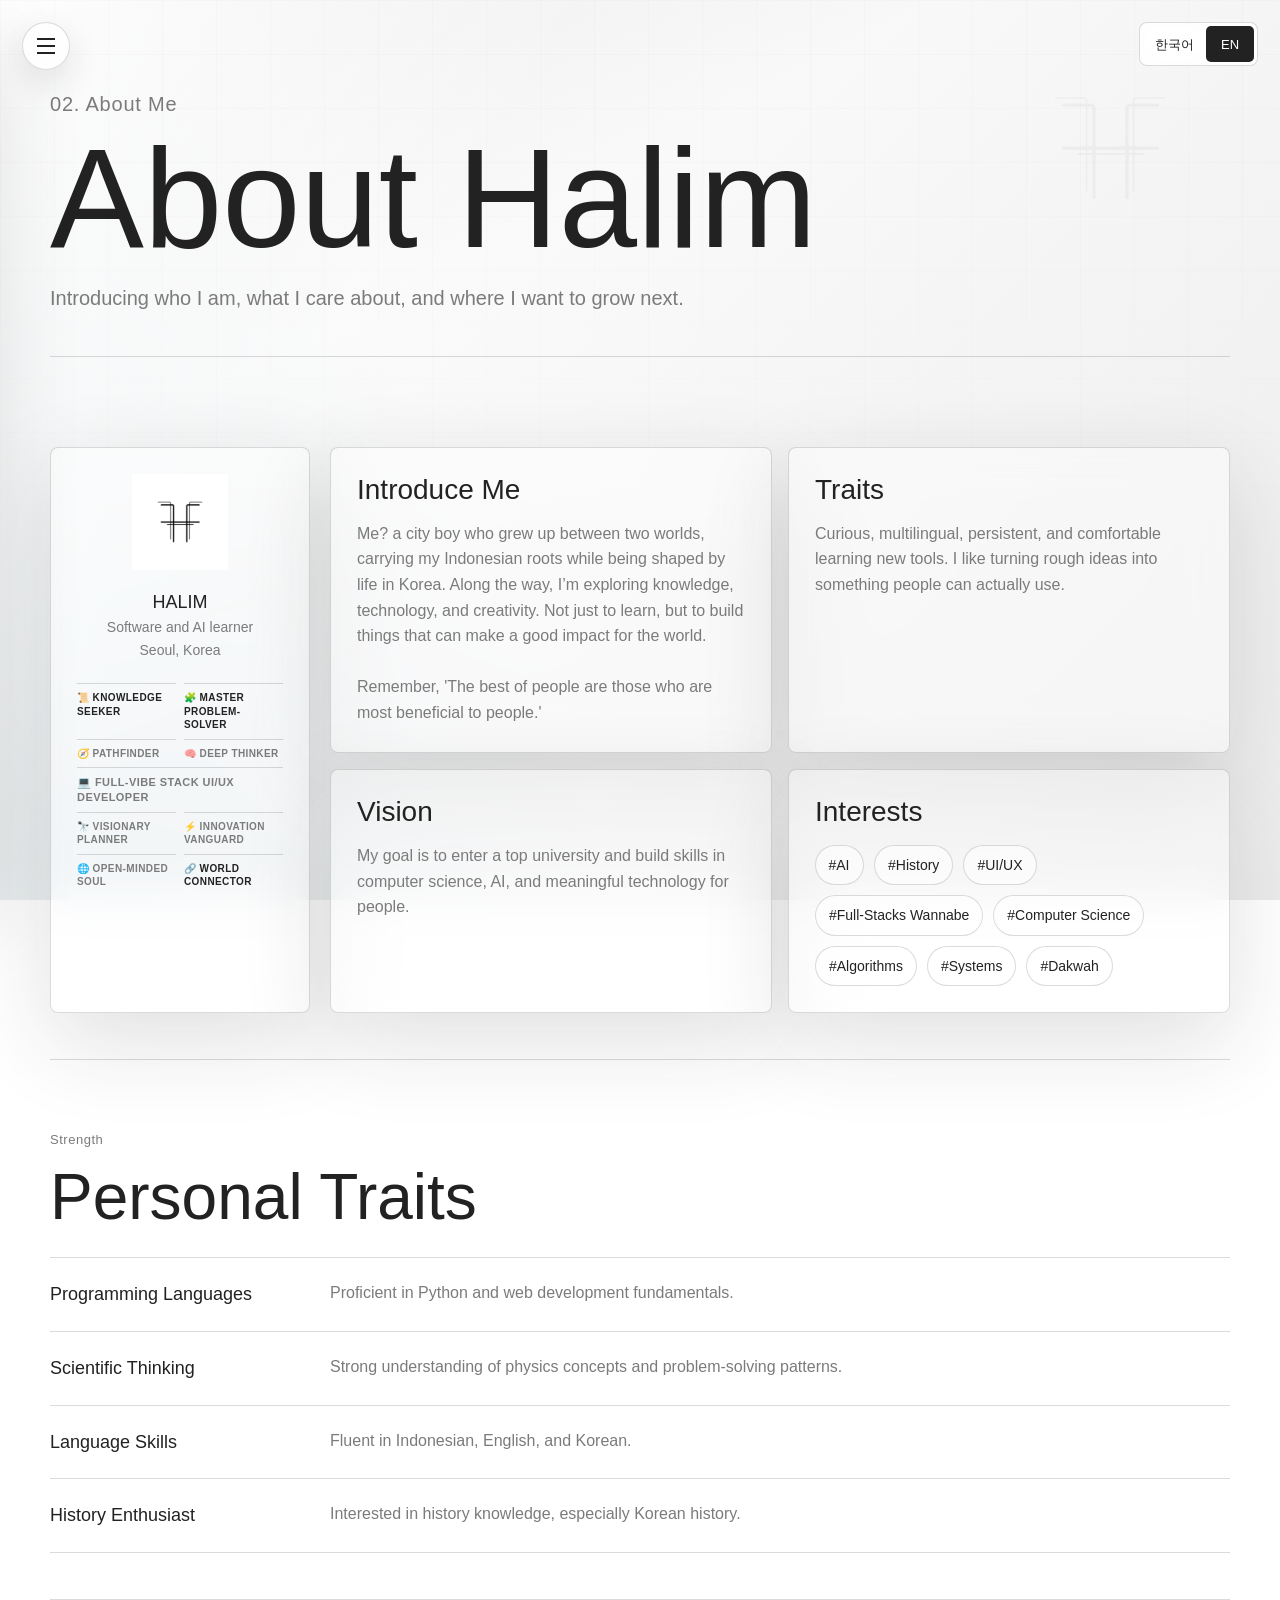
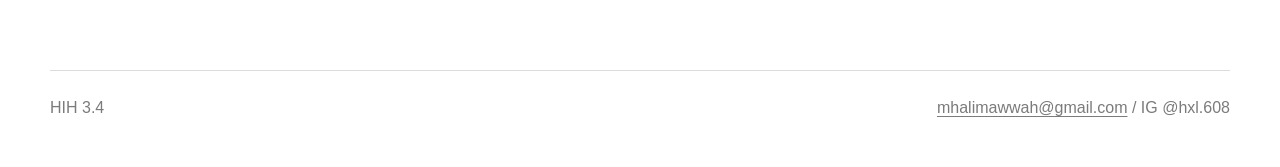
==== commit 044dbff3: "Updated HIH 3.4" ====
--- a/hih-about.html
+++ b/hih-about.html
@@ -38,19 +38,23 @@
                         <img src="HIH-mark.png" alt="HIH logo">
                         <h3>HALIM</h3>
                         <p>Software and AI learner<br>Seoul, Korea</p>
-                        <div class="tag-list">
-                            <span>Email</span>
-                            <span>GitHub</span>
-                            <span>Instagram</span>
-                            <span>Claude</span>
-                            <span>Figma</span>
+                        <div class="profile-keywords" aria-label="Profile keywords">
+                            <span class="keyword keyword-featured" data-i18n="keyword.knowledge">📜 Knowledge Seeker</span>
+                            <span class="keyword keyword-featured" data-i18n="keyword.problemSolver">🧩 Master Problem-Solver</span>
+                            <span class="keyword" data-i18n="keyword.pathfinder">🧭 Pathfinder</span>
+                            <span class="keyword" data-i18n="keyword.thinker">🧠 Deep Thinker</span>
+                            <span class="keyword keyword-wide" data-i18n="keyword.developer">💻 Full-Vibe Stack UI/UX Developer</span>
+                            <span class="keyword" data-i18n="keyword.visionary">🔭 Visionary Planner</span>
+                            <span class="keyword" data-i18n="keyword.innovation">⚡ Innovation Vanguard</span>
+                            <span class="keyword" data-i18n="keyword.openMinded">🌐 Open-Minded Soul</span>
+                            <span class="keyword keyword-featured" data-i18n="keyword.connector">🔗 World Connector</span>
                         </div>
                     </aside>
 
                     <div class="info-grid">
                         <article class="info-card">
                             <h2>Introduce Me</h2>
-                            <p>I am a Korean-born Indonesian Muslim student who keeps learning through coding, science, design, and real projects. I study in Korea and also stay connected to Indonesian education and culture.</p>
+                            <p data-i18n="about.bio">I? a city boy who grew up between two worlds, carrying my Indonesian roots while being shaped by life in Korea. Along the way, I’m exploring knowledge, technology, and creativity. Not just to learn, but to build things that can make a good impact for the world.</p>
                         </article>
                         <article class="info-card">
                             <h2>Traits</h2>
@@ -105,7 +109,7 @@
             </main>
 
             <footer>
-                <p>HIH 3.0</p>
+                <p>HIH 3.4</p>
                 <p><a href="mailto:mhalimawwah@gmail.com">mhalimawwah@gmail.com</a> / IG @hxl.608</p>
             </footer>
         </div>
--- a/hih_design.css
+++ b/hih_design.css
@@ -613,6 +613,75 @@
     gap: 16px;
 }
 
+.section-note {
+    color: var(--secondary);
+    font-size: 14px;
+    max-width: 240px;
+}
+
+.stack-grid {
+    display: grid;
+    grid-template-columns: repeat(6, minmax(0, 1fr));
+    gap: 12px;
+}
+
+.stack-card {
+    min-height: 190px;
+    padding: 18px;
+    display: flex;
+    flex-direction: column;
+    justify-content: space-between;
+    gap: 28px;
+    border: 1px solid var(--line);
+    border-radius: var(--radius);
+    background: rgba(255, 255, 255, 0.5);
+    box-shadow: var(--glass-shadow);
+    transition: transform 180ms ease, background 180ms ease;
+}
+
+.stack-card:hover {
+    background: var(--glass-strong);
+    transform: translateY(-4px);
+}
+
+.stack-mark {
+    display: grid;
+    width: 56px;
+    aspect-ratio: 1;
+    place-items: center;
+    border-radius: 12px;
+    color: #ffffff;
+    font-size: 22px;
+    font-weight: 700;
+    letter-spacing: 0;
+}
+
+.stack-mark img {
+    width: 100%;
+    height: 100%;
+    object-fit: contain;
+}
+
+.stack-card h3 {
+    font-size: 17px;
+    font-weight: 500;
+}
+
+.stack-card p {
+    color: var(--secondary);
+    font-size: 12px;
+    margin-top: 4px;
+}
+
+.stack-card-c .stack-mark,
+.stack-card-html .stack-mark,
+.stack-card-css .stack-mark,
+.stack-card-js .stack-mark,
+.stack-card-python .stack-mark,
+.stack-card-react .stack-mark {
+    background: transparent;
+}
+
 .mini-card,
 .info-card,
 .certificate-card,
@@ -794,6 +863,34 @@
     font-size: 14px;
 }
 
+.profile-card .profile-keywords {
+    display: grid;
+    grid-template-columns: repeat(2, minmax(0, 1fr));
+    gap: 7px 8px;
+    margin-top: 22px;
+    text-align: left;
+}
+
+.profile-keywords .keyword {
+    border-top: 1px solid var(--line);
+    color: var(--secondary);
+    font-size: 10px;
+    font-weight: 600;
+    letter-spacing: 0.04em;
+    line-height: 1.35;
+    padding-top: 7px;
+    text-transform: uppercase;
+}
+
+.profile-keywords .keyword-featured {
+    color: var(--primary);
+}
+
+.profile-keywords .keyword-wide {
+    grid-column: 1 / -1;
+    font-size: 11px;
+}
+
 .info-grid {
     display: grid;
     grid-template-columns: repeat(2, minmax(0, 1fr));
@@ -876,7 +973,25 @@
     aspect-ratio: 4 / 3;
     border: 1px solid var(--line);
     border-radius: var(--radius);
-    background: linear-gradient(135deg, var(--tertiary), #e8e8e8);
+    background:
+        linear-gradient(135deg, rgba(255, 255, 255, 0.75), rgba(224, 224, 224, 0.55)),
+        repeating-linear-gradient(135deg, transparent 0 12px, rgba(34, 34, 34, 0.05) 12px 13px);
+    background-position: center;
+    background-size: cover;
+    display: grid;
+    overflow: hidden;
+    place-items: center;
+}
+
+.project-thumb::after {
+    color: var(--secondary);
+    content: attr(data-project-label);
+    font-size: 11px;
+    text-align: center;
+}
+
+.project-thumb.has-image::after {
+    content: "";
 }
 
 .project-tags {
@@ -1140,6 +1255,10 @@
         grid-template-columns: 1fr;
     }
 
+    .stack-grid {
+        grid-template-columns: repeat(3, minmax(0, 1fr));
+    }
+
     .timeline {
         grid-template-columns: 1fr;
         gap: 18px;
@@ -1240,6 +1359,25 @@
         min-height: 56px;
         padding-left: 0;
     }
+
+    .section-heading {
+        align-items: start;
+        flex-direction: column;
+    }
+
+    .stack-grid {
+        grid-template-columns: repeat(2, minmax(0, 1fr));
+    }
+
+    .stack-card {
+        min-height: 156px;
+        padding: 14px;
+    }
+
+    .stack-mark {
+        width: 46px;
+        font-size: 18px;
+    }
 }
 
 .dashboard-tabs {
@@ -1257,6 +1395,28 @@
     border-radius: 999px;
     color: var(--secondary);
     padding: 8px 13px;
+}
+
+.dashboard-tabs button {
+    appearance: none;
+    background: transparent;
+    border: 1px solid transparent;
+    border-radius: 999px;
+    color: var(--secondary);
+    cursor: pointer;
+    font: inherit;
+    padding: 8px 13px;
+}
+
+.dashboard-tabs button:hover,
+.dashboard-tabs button:focus-visible,
+.dashboard-tabs button.active {
+    color: var(--primary);
+}
+
+.dashboard-tabs button.active {
+    border-color: var(--line);
+    background: var(--glass-strong);
 }
 
 .dashboard-tabs .active,
@@ -1307,6 +1467,33 @@
     justify-self: end;
     min-width: 180px;
     margin-top: 4px;
+}
+
+.archive-tools {
+    grid-column: 1 / -1;
+    display: flex;
+    flex-wrap: wrap;
+    align-items: center;
+    justify-content: flex-end;
+    gap: 10px;
+}
+
+.archive-tools button,
+.archive-tools .archive-import {
+    min-width: 0;
+    margin: 0;
+}
+
+.archive-tools .archive-import {
+    border: 1px solid var(--line);
+    border-radius: 999px;
+    padding: 10px 16px;
+    cursor: pointer;
+    display: block;
+}
+
+.archive-tools input[type="file"] {
+    display: none;
 }
 
 .archive-list {
@@ -1525,19 +1712,21 @@
 
 .journey-layout {
     display: grid;
-    grid-template-columns: minmax(260px, 0.8fr) minmax(0, 1.2fr);
-    gap: 26px;
+    gap: 34px;
 }
 
 .journey-list {
-    border-left: 1px solid var(--primary);
-    display: grid;
-    gap: 18px;
+    border-top: 1px solid var(--primary);
+    display: grid;
+    grid-template-columns: repeat(6, minmax(0, 1fr));
+    gap: 0;
     list-style: none;
-    padding-left: 24px;
+    padding: 0;
 }
 
 .journey-list li {
+    min-width: 0;
+    padding: 38px 18px 0 0;
     position: relative;
 }
 
@@ -1547,9 +1736,9 @@
     border-radius: 50%;
     content: "";
     height: 10px;
-    left: -30px;
+    left: 0;
     position: absolute;
-    top: 8px;
+    top: -6px;
     width: 10px;
 }
 
@@ -1565,6 +1754,7 @@
     color: var(--secondary);
     display: block;
     font-size: 13px;
+    margin-bottom: 8px;
 }
 
 .journey-detail {
@@ -1760,6 +1950,11 @@
     .worksheet-grid {
         grid-template-columns: repeat(2, minmax(0, 1fr));
     }
+
+    .journey-list {
+        grid-template-columns: repeat(3, minmax(0, 1fr));
+        row-gap: 24px;
+    }
 }
 
 @media (max-width: 540px) {
